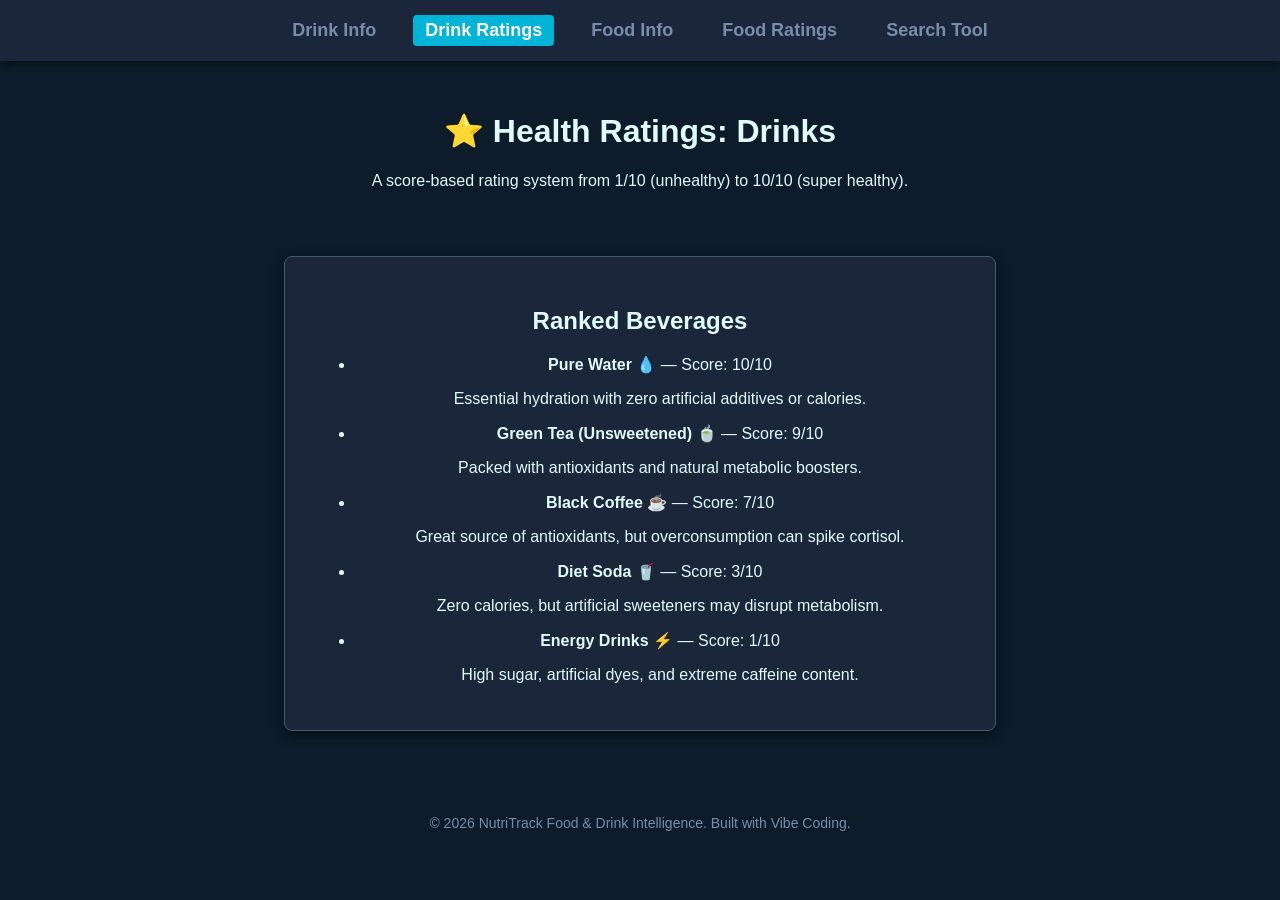
==== drink-ratings.html @ af8ad714 "Create drink-ratings.html" ====
<!DOCTYPE html>
<html lang="en">
<head>
    <meta charset="UTF-8">
    <meta name="viewport" content="width=device-width, initial-scale=1.0">
    <title>NutriTrack - Drink Ratings</title>
    <link rel="stylesheet" href="style.css">
</head>
<body>

    <nav class="navbar">
        <a href="index.html">Drink Info</a>
        <a href="drink-ratings.html" class="active">Drink Ratings</a>
        <a href="foods.html">Food Info</a>
        <a href="food-ratings.html">Food Ratings</a>
        <a href="search.html">Search Tool</a>
    </nav>

    <header>
        <h1>⭐ Health Ratings: Drinks</h1>
        <p>A score-based rating system from 1/10 (unhealthy) to 10/10 (super healthy).</p>
    </header>

    <main class="container">
        <h2>Ranked Beverages</h2>
        <ul class="rating-list">
            <li>
                <strong>Pure Water 💧</strong> — <span class="grade-green">Score: 10/10</span>
                <p>Essential hydration with zero artificial additives or calories.</p>
            </li>
            <li>
                <strong>Green Tea (Unsweetened) 🍵</strong> — <span class="grade-green">Score: 9/10</span>
                <p>Packed with antioxidants and natural metabolic boosters.</p>
            </li>
            <li>
                <strong>Black Coffee ☕</strong> — <span class="grade-yellow">Score: 7/10</span>
                <p>Great source of antioxidants, but overconsumption can spike cortisol.</p>
            </li>
            <li>
                <strong>Diet Soda 🥤</strong> — <span class="grade-red">Score: 3/10</span>
                <p>Zero calories, but artificial sweeteners may disrupt metabolism.</p>
            </li>
            <li>
                <strong>Energy Drinks ⚡</strong> — <span class="grade-red">Score: 1/10</span>
                <p>High sugar, artificial dyes, and extreme caffeine content.</p>
            </li>
        </ul>
    </main>

    <footer>
        <p>&copy; 2026 NutriTrack Food & Drink Intelligence. Built with Vibe Coding.</p>
    </footer>

    <script src="script.js"></script>
</body>
</html>
---- style.css ----
/* Overall Page Theme */
body {
    font-family: Arial, sans-serif;
    margin: 0;
    padding: 0;
    background-color: #0d1b2a;
    color: #e0fbfc;
    text-align: center;
}

/* Navigation Bar */
.navbar {
    background-color: #1b263b;
    padding: 15px;
    display: flex;
    justify-content: center;
    gap: 25px;
    box-shadow: 0 4px 6px rgba(0, 0, 0, 0.4);
}

.navbar a {
    color: #778da9;
    text-decoration: none;
    font-size: 18px;
    font-weight: bold;
    padding: 5px 12px;
    border-radius: 4px;
    transition: 0.3s;
}

.navbar a:hover, .navbar a.active {
    color: #ffffff;
    background-color: #00b4d8;
}

/* Header & Containers */
header {
    padding: 30px 20px;
}

.container {
    background: #1b263b;
    max-width: 650px;
    margin: 20px auto;
    padding: 30px;
    border-radius: 8px;
    box-shadow: 0 4px 12px rgba(0, 0, 0, 0.5);
    border: 1px solid #415a77;
}

.wide-container {
    max-width: 850px;
}

.fantasy-section {
    text-align: left;
    margin-bottom: 20px;
}

/* Tables */
.schedule-table {
    width: 100%;
    border-collapse: collapse;
    text-align: left;
    margin-top: 10px;
}

.schedule-table th, .schedule-table td {
    padding: 12px;
    border-bottom: 1px solid #415a77;
}

.schedule-table th {
    background-color: #0d1b2a;
    color: #00b4d8;
}

.schedule-table tr:hover {
    background-color: #24344d;
}

/* Lists */
.hobby-list {
    list-style-type: none;
    padding: 0;
    font-size: 17px;
    margin: 15px 0;
}

.hobby-list li {
    padding: 10px 0;
    border-bottom: 1px dashed #415a77;
    text-align: left;
}

/* Form Inputs & Buttons */
input, button {
    padding: 10px;
    font-size: 16px;
    margin: 8px;
    border-radius: 5px;
    border: 1px solid #415a77;
}

input {
    background-color: #0d1b2a;
    color: white;
    width: 55%;
}

button {
    background-color: #00b4d8;
    color: #0d1b2a;
    cursor: pointer;
    font-weight: bold;
    transition: 0.2s;
}

button:hover {
    background-color: #90e0ef;
}

.scoreboard {
    font-size: 20px;
    font-weight: bold;
    color: #90e0ef;
}

footer {
    margin-top: 50px;
    padding: 20px;
    color: #778da9;
    font-size: 14px;
}
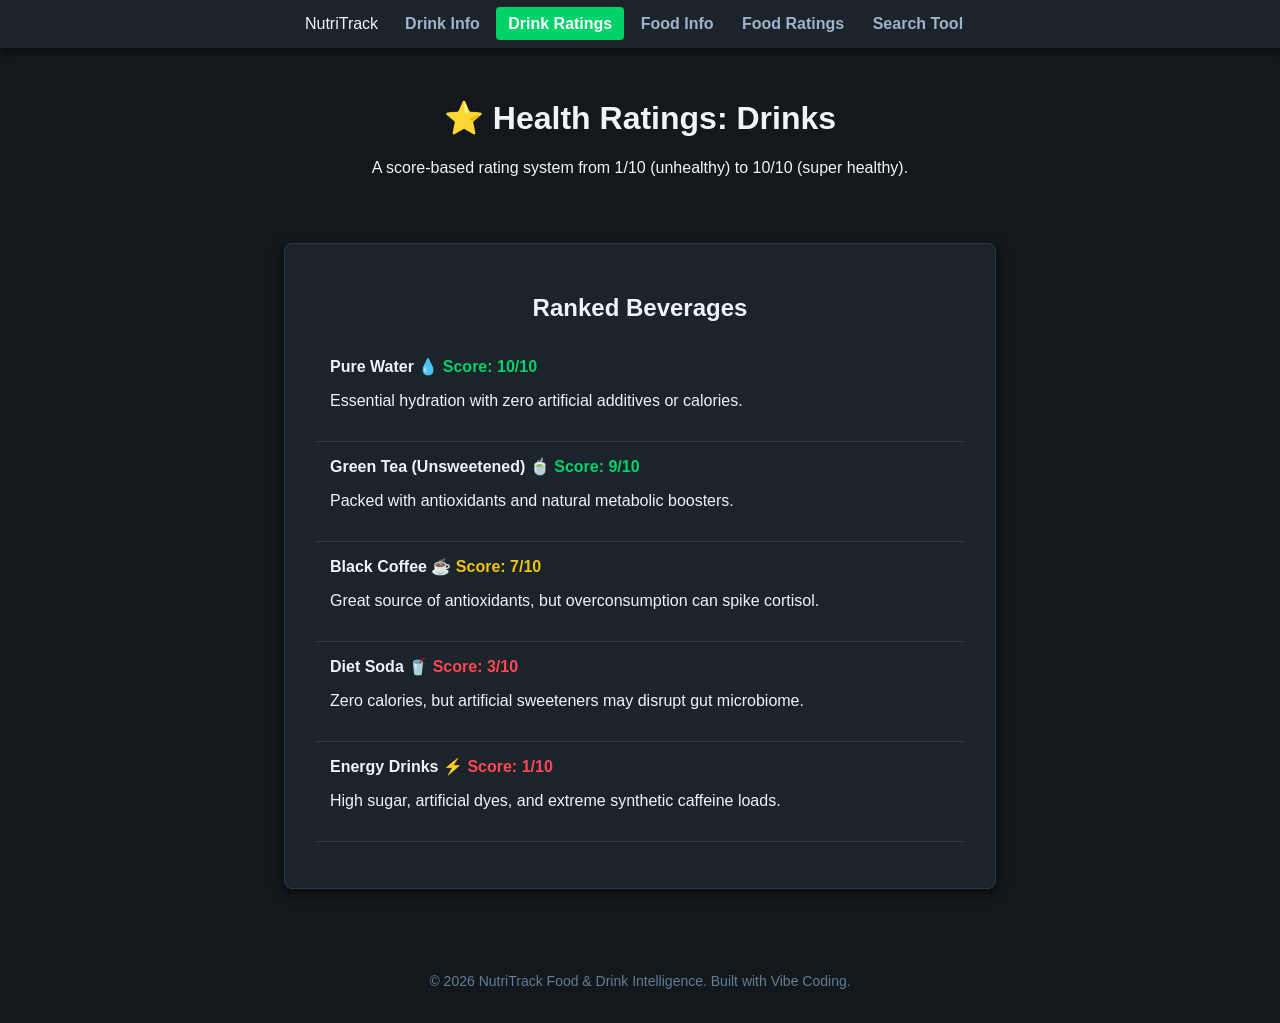
==== commit 90269223: "Update drink-ratings.html" ====
--- a/drink-ratings.html
+++ b/drink-ratings.html
@@ -4,47 +4,70 @@
     <meta charset="UTF-8">
     <meta name="viewport" content="width=device-width, initial-scale=1.0">
     <title>NutriTrack - Drink Ratings</title>
+    <link rel="preconnect" href="https://fonts.googleapis.com">
+    <link rel="preconnect" href="https://fonts.gstatic.com" crossorigin>
+    <link href="https://fonts.googleapis.com/css2?family=Inter:wght@400;500;600;700;800&display=swap" rel="stylesheet">
     <link rel="stylesheet" href="style.css">
 </head>
 <body>
 
     <nav class="navbar">
-        <a href="index.html">Drink Info</a>
-        <a href="drink-ratings.html" class="active">Drink Ratings</a>
-        <a href="foods.html">Food Info</a>
-        <a href="food-ratings.html">Food Ratings</a>
-        <a href="search.html">Search Tool</a>
+        <div class="nav-brand">NutriTrack</div>
+        <div class="nav-links">
+            <a href="index.html">Drink Info</a>
+            <a href="drink-ratings.html" class="active">Drink Ratings</a>
+            <a href="foods.html">Food Info</a>
+            <a href="food-ratings.html">Food Ratings</a>
+            <a href="search.html">Search Tool</a>
+        </div>
     </nav>
 
-    <header>
+    <header class="hero">
         <h1>⭐ Health Ratings: Drinks</h1>
         <p>A score-based rating system from 1/10 (unhealthy) to 10/10 (super healthy).</p>
     </header>
 
     <main class="container">
-        <h2>Ranked Beverages</h2>
-        <ul class="rating-list">
-            <li>
-                <strong>Pure Water 💧</strong> — <span class="grade-green">Score: 10/10</span>
-                <p>Essential hydration with zero artificial additives or calories.</p>
-            </li>
-            <li>
-                <strong>Green Tea (Unsweetened) 🍵</strong> — <span class="grade-green">Score: 9/10</span>
-                <p>Packed with antioxidants and natural metabolic boosters.</p>
-            </li>
-            <li>
-                <strong>Black Coffee ☕</strong> — <span class="grade-yellow">Score: 7/10</span>
-                <p>Great source of antioxidants, but overconsumption can spike cortisol.</p>
-            </li>
-            <li>
-                <strong>Diet Soda 🥤</strong> — <span class="grade-red">Score: 3/10</span>
-                <p>Zero calories, but artificial sweeteners may disrupt metabolism.</p>
-            </li>
-            <li>
-                <strong>Energy Drinks ⚡</strong> — <span class="grade-red">Score: 1/10</span>
-                <p>High sugar, artificial dyes, and extreme caffeine content.</p>
-            </li>
-        </ul>
+        <div class="card">
+            <h2>Ranked Beverages</h2>
+            <ul class="rating-list">
+                <li>
+                    <div class="rating-header">
+                        <strong>Pure Water 💧</strong>
+                        <span class="badge grade-green">Score: 10/10</span>
+                    </div>
+                    <p>Essential hydration with zero artificial additives or calories.</p>
+                </li>
+                <li>
+                    <div class="rating-header">
+                        <strong>Green Tea (Unsweetened) 🍵</strong>
+                        <span class="badge grade-green">Score: 9/10</span>
+                    </div>
+                    <p>Packed with antioxidants and natural metabolic boosters.</p>
+                </li>
+                <li>
+                    <div class="rating-header">
+                        <strong>Black Coffee ☕</strong>
+                        <span class="badge grade-yellow">Score: 7/10</span>
+                    </div>
+                    <p>Great source of antioxidants, but overconsumption can spike cortisol.</p>
+                </li>
+                <li>
+                    <div class="rating-header">
+                        <strong>Diet Soda 🥤</strong>
+                        <span class="badge grade-red">Score: 3/10</span>
+                    </div>
+                    <p>Zero calories, but artificial sweeteners may disrupt gut microbiome.</p>
+                </li>
+                <li>
+                    <div class="rating-header">
+                        <strong>Energy Drinks ⚡</strong>
+                        <span class="badge grade-red">Score: 1/10</span>
+                    </div>
+                    <p>High sugar, artificial dyes, and extreme synthetic caffeine loads.</p>
+                </li>
+            </ul>
+        </div>
     </main>
 
     <footer>
--- a/style.css
+++ b/style.css
@@ -1,134 +1,131 @@
-/* Overall Page Theme */
 body {
     font-family: Arial, sans-serif;
     margin: 0;
     padding: 0;
-    background-color: #0d1b2a;
-    color: #e0fbfc;
+    background-color: #12181b;
+    color: #f0f4f8;
     text-align: center;
 }
 
 /* Navigation Bar */
 .navbar {
-    background-color: #1b263b;
+    background-color: #1b242a;
     padding: 15px;
     display: flex;
     justify-content: center;
-    gap: 25px;
+    gap: 15px;
     box-shadow: 0 4px 6px rgba(0, 0, 0, 0.4);
+    flex-wrap: wrap;
 }
 
 .navbar a {
-    color: #778da9;
+    color: #9fb3c8;
     text-decoration: none;
-    font-size: 18px;
+    font-size: 16px;
     font-weight: bold;
-    padding: 5px 12px;
+    padding: 8px 12px;
     border-radius: 4px;
     transition: 0.3s;
 }
 
 .navbar a:hover, .navbar a.active {
     color: #ffffff;
-    background-color: #00b4d8;
+    background-color: #00d26a;
 }
 
-/* Header & Containers */
+/* Containers */
 header {
     padding: 30px 20px;
 }
 
 .container {
-    background: #1b263b;
+    background: #1b242a;
     max-width: 650px;
     margin: 20px auto;
     padding: 30px;
     border-radius: 8px;
     box-shadow: 0 4px 12px rgba(0, 0, 0, 0.5);
-    border: 1px solid #415a77;
+    border: 1px solid #2c3a47;
 }
 
 .wide-container {
-    max-width: 850px;
+    max-width: 900px;
 }
 
-.fantasy-section {
-    text-align: left;
-    margin-bottom: 20px;
-}
-
-/* Tables */
-.schedule-table {
+/* Data Tables */
+.data-table {
     width: 100%;
     border-collapse: collapse;
     text-align: left;
-    margin-top: 10px;
+    margin-top: 15px;
 }
 
-.schedule-table th, .schedule-table td {
+.data-table th, .data-table td {
     padding: 12px;
-    border-bottom: 1px solid #415a77;
+    border-bottom: 1px solid #2c3a47;
 }
 
-.schedule-table th {
-    background-color: #0d1b2a;
-    color: #00b4d8;
+.data-table th {
+    background-color: #12181b;
+    color: #00d26a;
 }
 
-.schedule-table tr:hover {
-    background-color: #24344d;
-}
-
-/* Lists */
-.hobby-list {
-    list-style-type: none;
+/* Ratings & Badges */
+.rating-list {
+    list-style: none;
     padding: 0;
-    font-size: 17px;
-    margin: 15px 0;
-}
-
-.hobby-list li {
-    padding: 10px 0;
-    border-bottom: 1px dashed #415a77;
     text-align: left;
 }
 
-/* Form Inputs & Buttons */
+.rating-list li {
+    padding: 15px;
+    border-bottom: 1px solid #2c3a47;
+}
+
+.grade-green { color: #00d26a; font-weight: bold; }
+.grade-yellow { color: #f1c40f; font-weight: bold; }
+.grade-red { color: #ff4757; font-weight: bold; }
+
+.warning { color: #ff4757; font-weight: bold; }
+.caution { color: #f1c40f; font-weight: bold; }
+
+/* Search Box & Inputs */
 input, button {
-    padding: 10px;
+    padding: 12px;
     font-size: 16px;
     margin: 8px;
     border-radius: 5px;
-    border: 1px solid #415a77;
+    border: 1px solid #2c3a47;
 }
 
 input {
-    background-color: #0d1b2a;
+    background-color: #12181b;
     color: white;
-    width: 55%;
+    width: 60%;
 }
 
 button {
-    background-color: #00b4d8;
-    color: #0d1b2a;
+    background-color: #00d26a;
+    color: #12181b;
     cursor: pointer;
     font-weight: bold;
-    transition: 0.2s;
 }
 
 button:hover {
-    background-color: #90e0ef;
+    background-color: #2ed573;
 }
 
-.scoreboard {
-    font-size: 20px;
-    font-weight: bold;
-    color: #90e0ef;
+.result-card {
+    background: #12181b;
+    padding: 20px;
+    border-radius: 6px;
+    text-align: left;
+    border: 1px solid #00d26a;
 }
 
 footer {
     margin-top: 50px;
     padding: 20px;
-    color: #778da9;
+    color: #627d98;
     font-size: 14px;
 }
